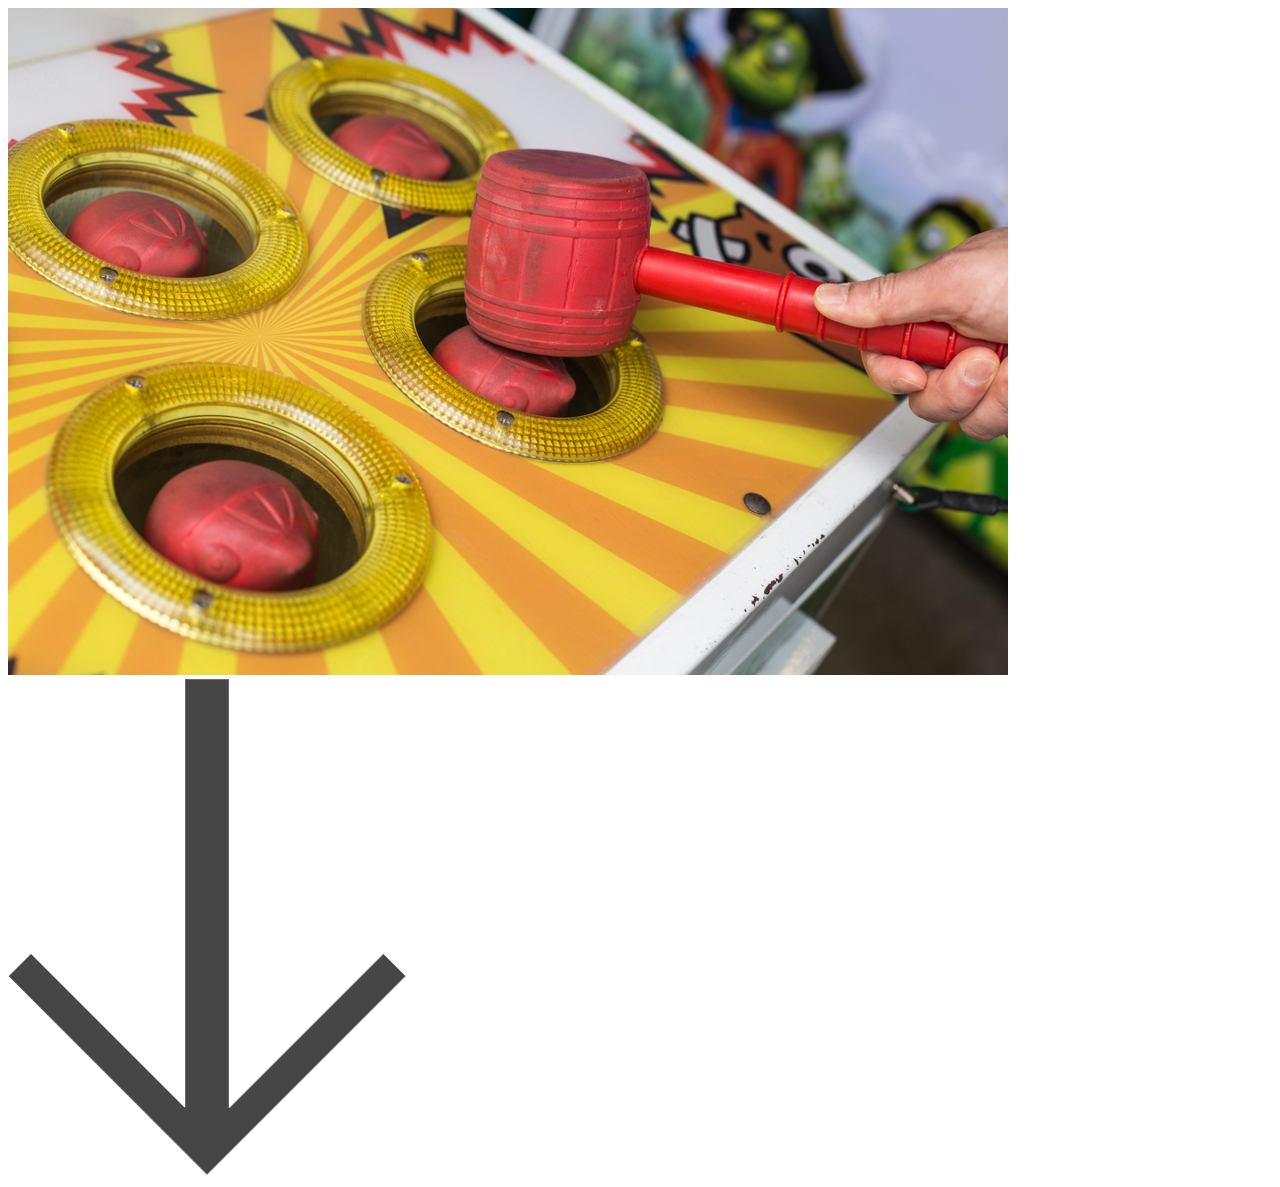
==== index.html @ a7ffc60d "Whac-A-Mole, game creation, index.html and rules of the game, first steps." ====
<!DOCTYPE html>
<html lang="pt-BR">
    <head>
        <meta charset="UTF-8">
        <meta name="viewport" content="width=device-width, initial-scale=1.0">
        <title>Whac-A-Mole</title>
    </head>
    <body>
        <section>
            <div class="banner">
                <img src="images/Whac-A-Mole.jpg" alt="Imagem do jogo físico">
            </div>
        </section>
        <footer>
            <div class="nextPage">
                <a href="regras.html" class="circulo">
                    <img src="images/arrow-down.png" alt="seta para baixo" class="arrow">
                </a>
            </div>
        </footer>
    </body>
</html>
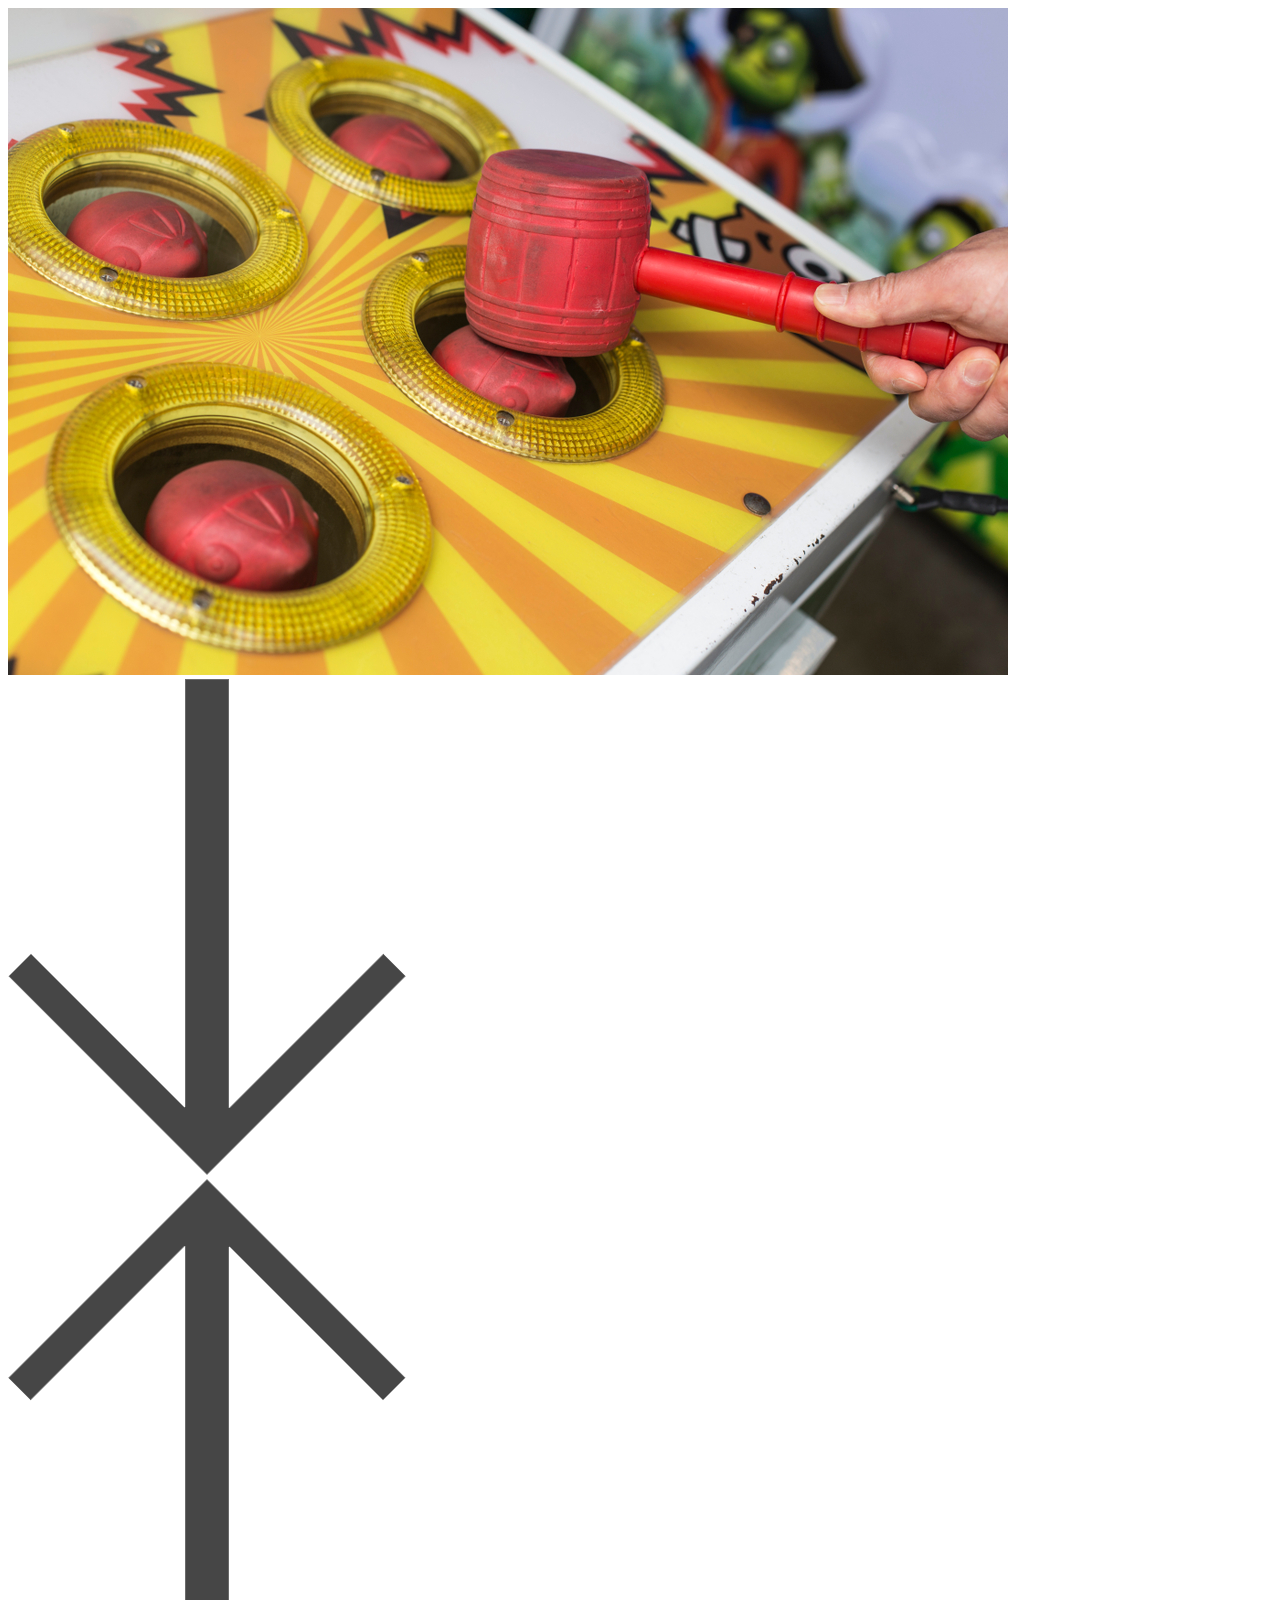
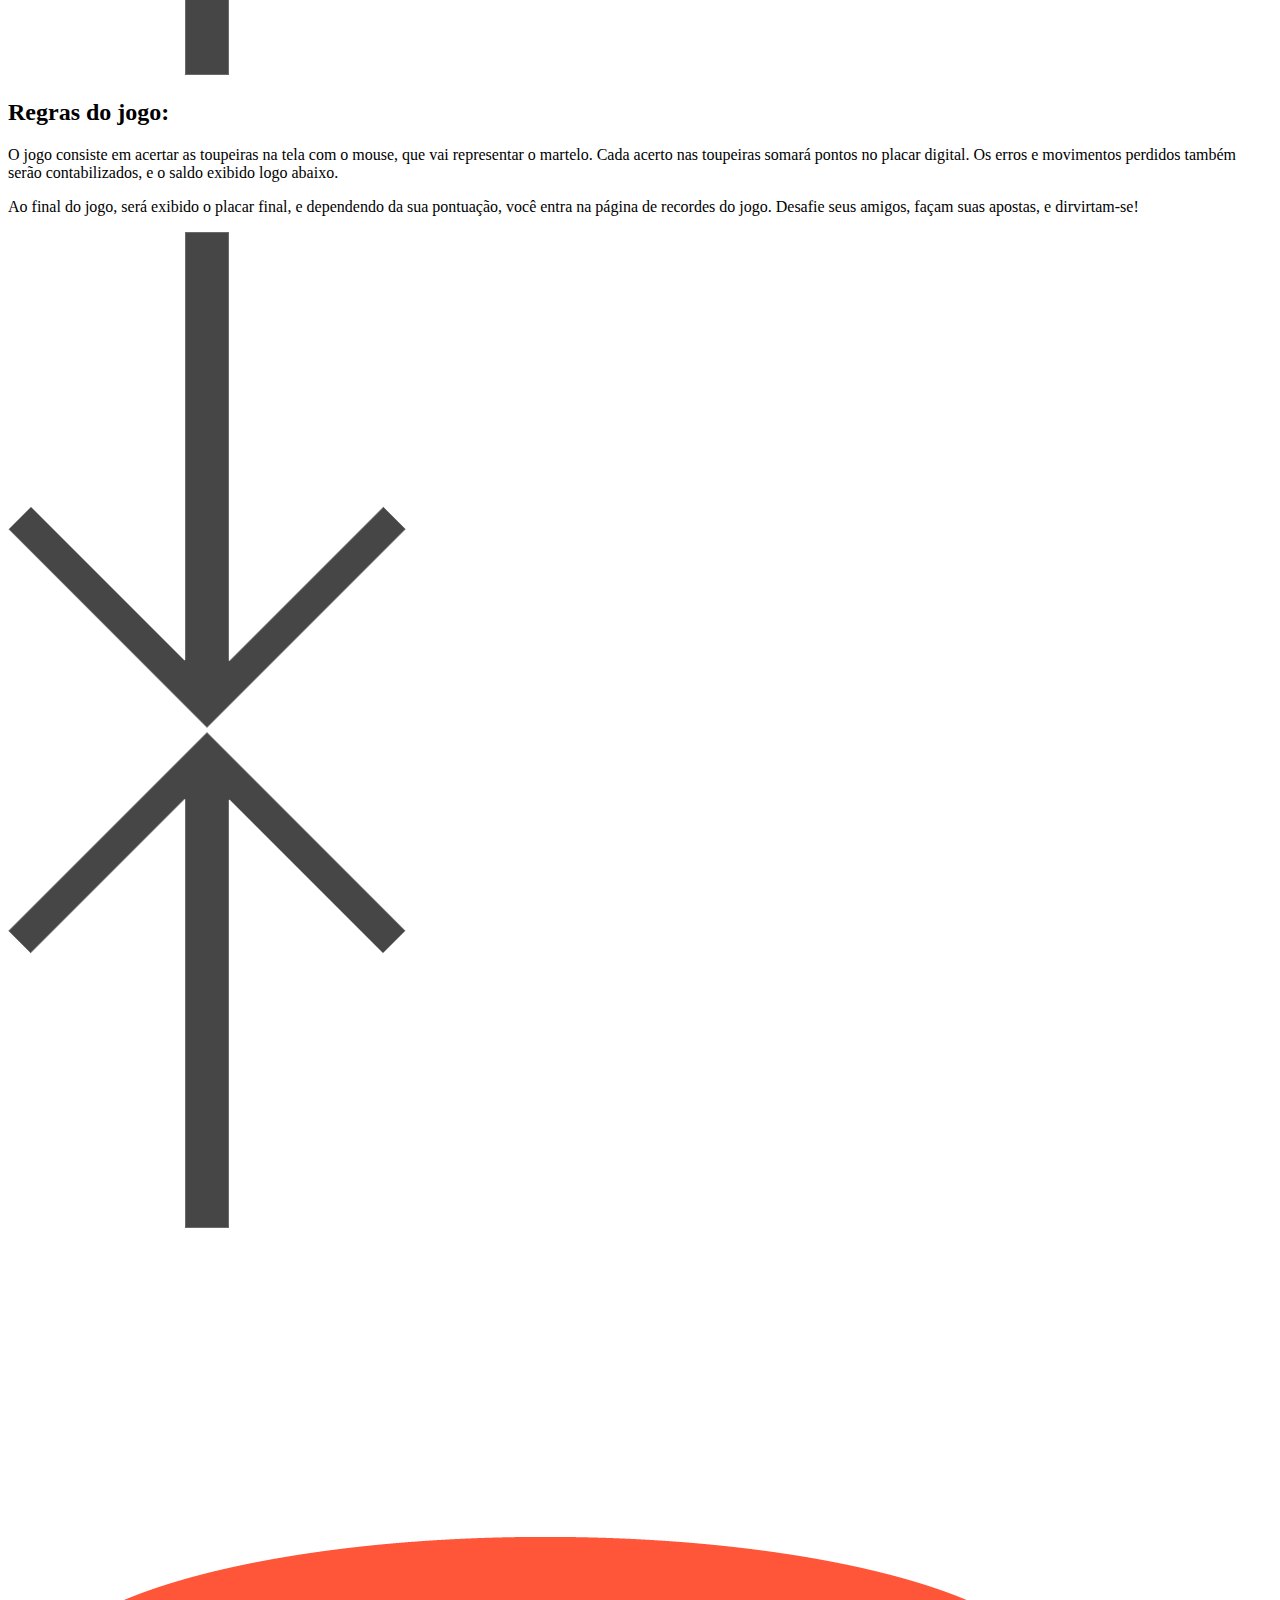
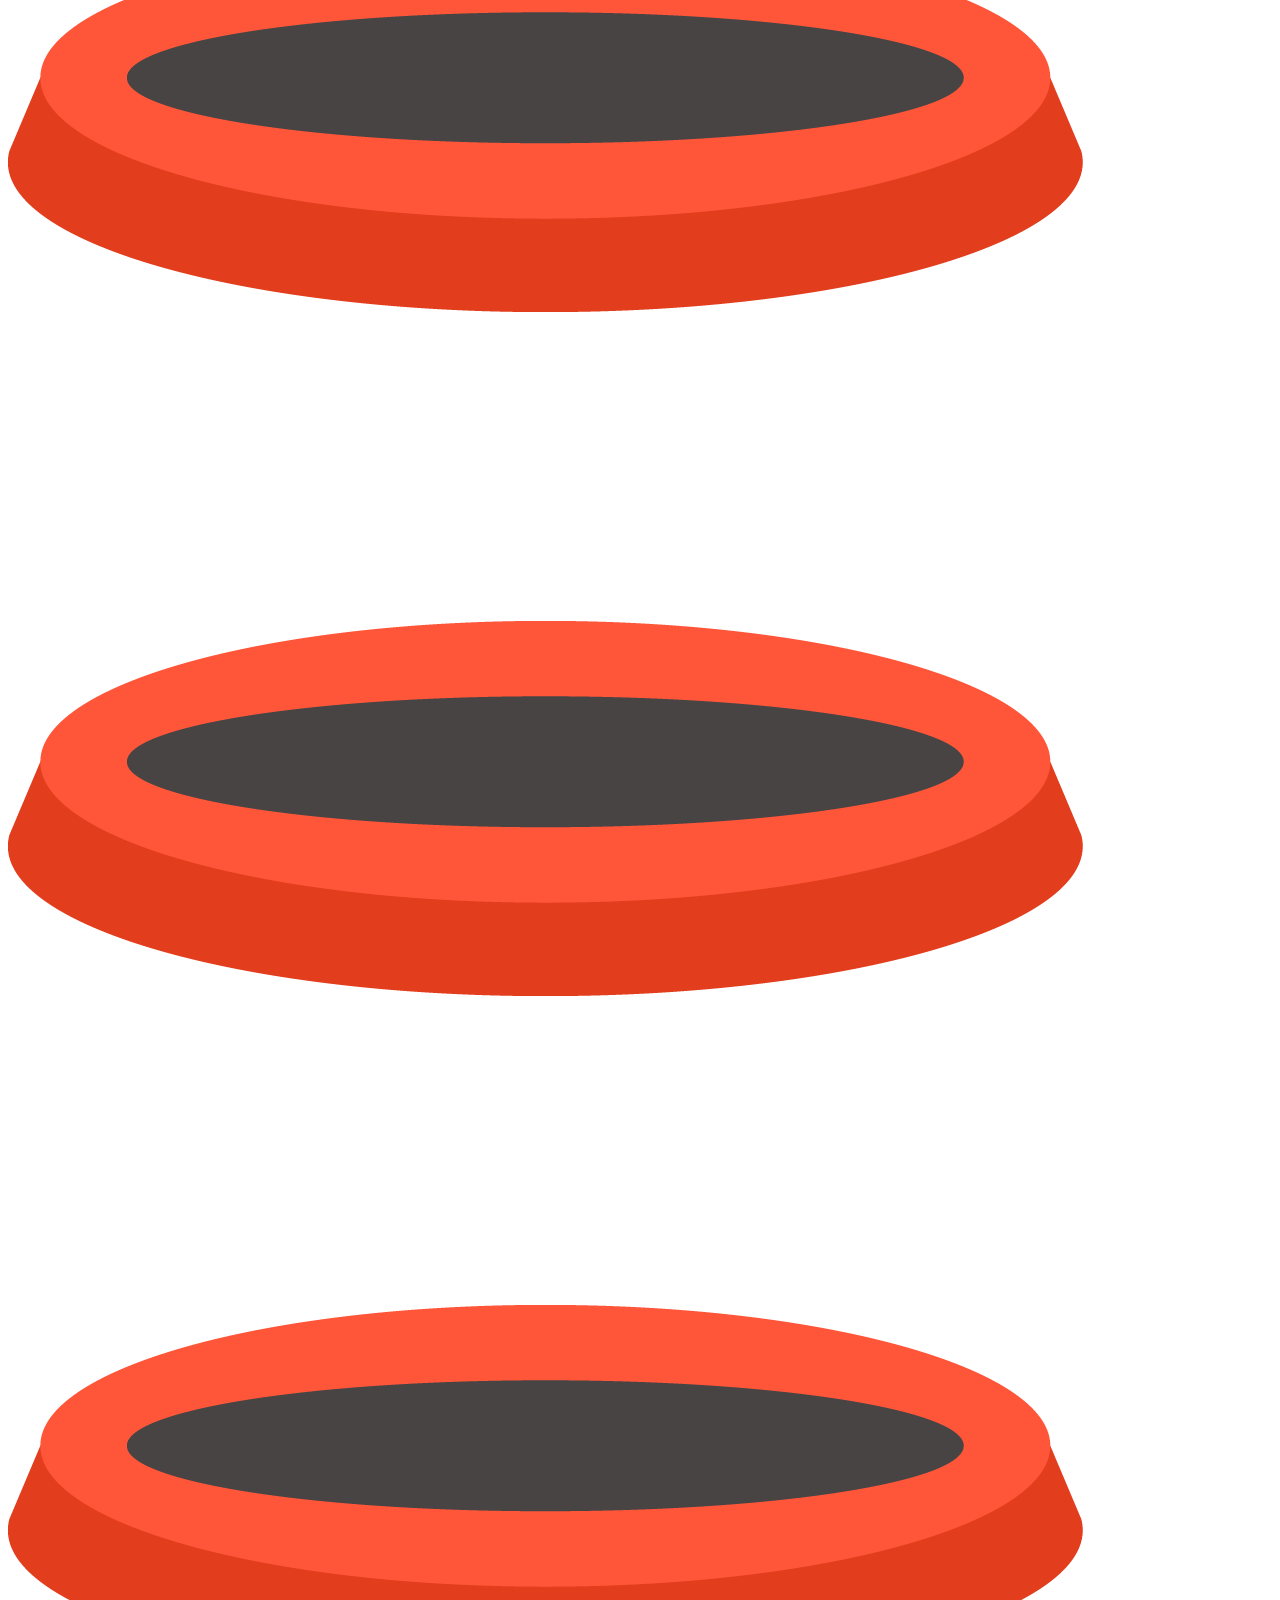
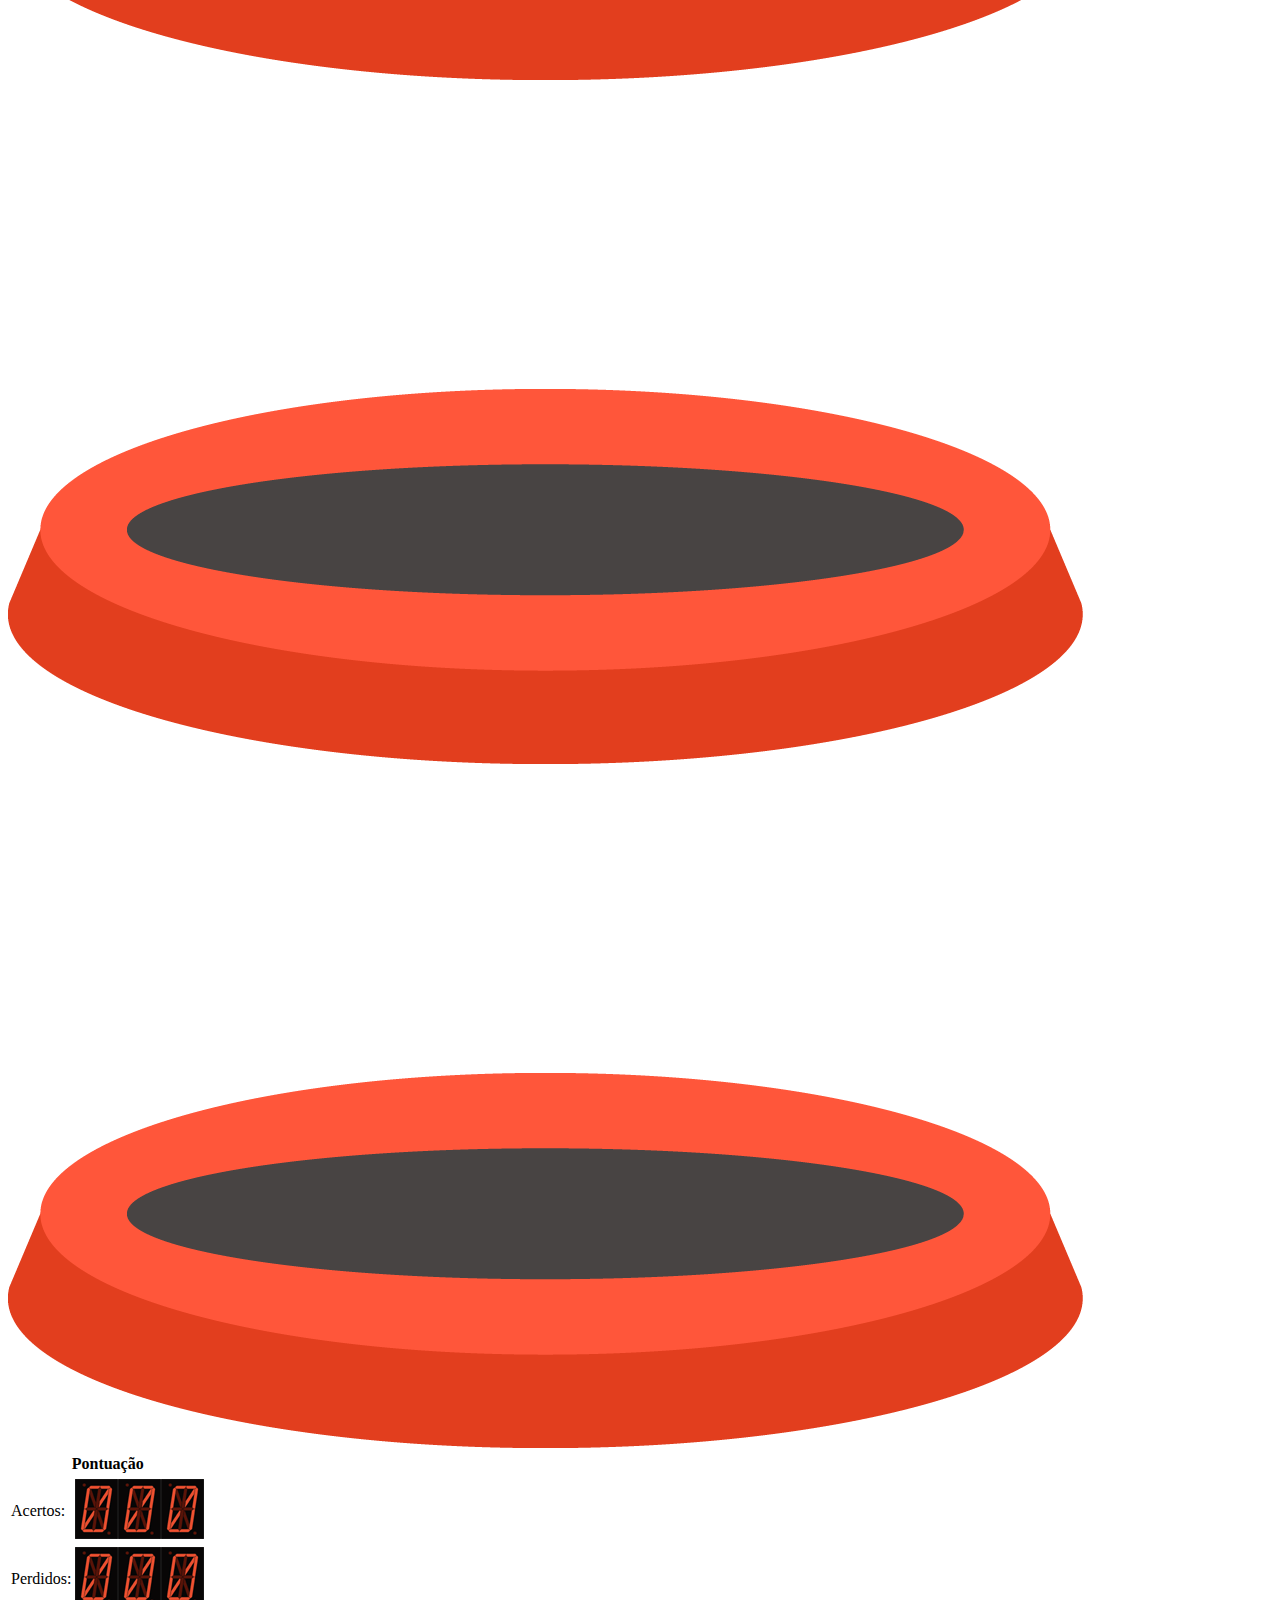
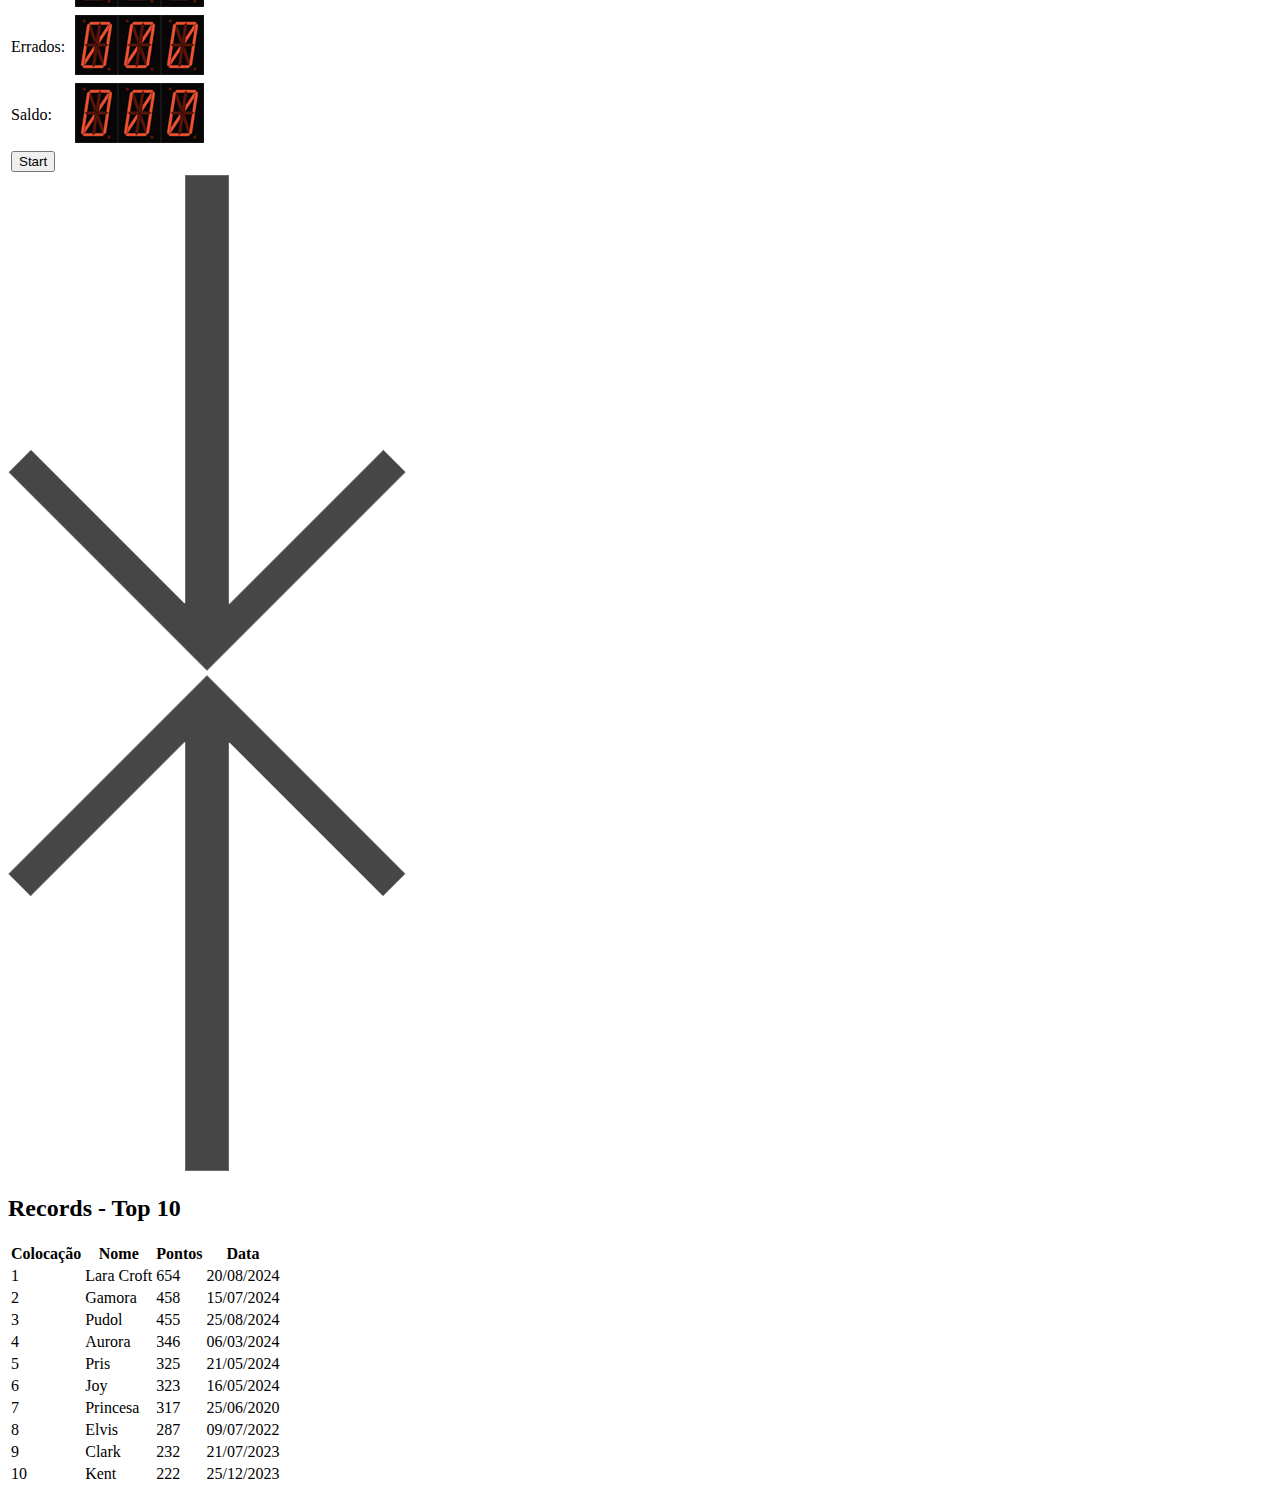
==== commit d298d349: "Adding the HTML to a single page." ====
--- a/index.html
+++ b/index.html
@@ -13,10 +13,151 @@
         </section>
         <footer>
             <div class="nextPage">
-                <a href="regras.html" class="circulo">
+                <a href="#header-regras" class="circulo">
                     <img src="images/arrow-down.png" alt="seta para baixo" class="arrow">
                 </a>
             </div>
         </footer>
+        <header id="header-regras">
+            <div class="previousPage">
+                <a href="index.html">
+                    <img src="images/arrow-up.png" alt="seta para cima" class="arrow">
+                </a>
+            </div>
+        </header>
+        <section class="regras">
+            <div class="contentBox">
+                <h2 class="heading">Regras do jogo:</h2>
+                <p class="text">
+                    O jogo consiste em acertar as toupeiras na tela com o mouse, que vai representar o martelo.
+                    Cada acerto nas toupeiras somará pontos no placar digital.
+                    Os erros e movimentos perdidos também serão contabilizados, e o saldo exibido logo abaixo.
+                </p>
+                <p class="text">
+                    Ao final do jogo, será exibido o placar final, e dependendo da sua pontuação, você entra na página de recordes do jogo.
+                    Desafie seus amigos, façam suas apostas, e dirvirtam-se!
+                </p>
+            </div>
+            <div class="imgBox"></div>
+        </section>
+        <footer>
+            <div class="nextPage">
+                <a href="#header-tabuleiro" class="circulo">
+                    <img src="images/arrow-down.png" alt="seta para baixo" class="arrow">
+                </a>
+            </div>
+        </footer>
+        <header id="header-tabuleiro">
+            <div class="previousPage">
+                <a href="#header-regras">
+                    <img src="images/arrow-up.png" alt="seta para cima" class="arrow">
+                </a>
+            </div>
+        </header>
+        <section>
+        <div>
+            <img src="images/hole.png" alt="buraco vazio" class="hole" id="buraco0">
+            <img src="images/hole.png" alt="buraco vazio" class="hole" id="buraco1">
+            <img src="images/hole.png" alt="buraco vazio" class="hole" id="buraco2">
+            <img src="images/hole.png" alt="buraco vazio" class="hole" id="buraco3">
+            <img src="images/hole.png" alt="buraco vazio" class="hole" id="buraco4">
+        </div>
+        <div class="pontos">
+            <table>
+                <thead>
+                    <tr><th colspan="2">Pontuação</th>
+                </thead>
+                <tbody>
+                    <tr></tr>
+                        <td>Acertos:</td>
+                        <td class="pontuacao" id="acertos">
+                            <img src="images/caractere_0.gif" alt="0"><img src="images/caractere_0.gif" alt="0"><img src="images/caractere_0.gif" alt="0">
+                        </td>
+                    </tr>
+                    <tr>
+                        <td>Perdidos:</td>
+                        <td class="pontuacao" id="perdidos">
+                            <img src="images/caractere_0.gif" alt="0"><img src="images/caractere_0.gif" alt="0"><img src="images/caractere_0.gif" alt="0">
+                        </td>
+                    </tr>
+                    <tr>
+                        <td>Errados:</td>
+                        <td class="pontuacao" id="errados">
+                            <img src="images/caractere_0.gif" alt="0"><img src="images/caractere_0.gif" alt="0"><img src="images/caractere_0.gif" alt="0">
+                        </td>
+                    </tr>
+                    <tr>
+                        <td>Saldo:</td>
+                        <td class="pontuacao" id="saldo">
+                            <img src="images/caractere_0.gif" alt="0"><img src="images/caractere_0.gif" alt="0"><img src="images/caractere_0.gif" alt="0">
+                        </td>
+                    </tr>
+                    <tr>
+                        <td colspan="2">
+                            <button id="start" class="btn btn-light">Start</button>
+                        </td>
+                    </tr>
+                </tbody>
+            </table>
+        </div>
+        </section>
+        <footer>
+            <div class="nextPage">
+                <a href="#header-recordes" class="circulo">
+                    <img src="images/arrow-down.png" alt="seta para baixo" class="arrow">
+                </a>
+            </div>
+        </footer>
+        <header id="header-recordes">
+            <div class="previousPage">
+                <a href="#header-tabuleiro">
+                    <img src="images/arrow-up.png" alt="seta para cima" class="arrow">
+                </a>
+            </div>
+        </header>
+        <section class="records">
+            <div class="contentBox">
+                <h2>Records - Top 10</h2>
+                <table>
+                    <thead>
+                        <tr>
+                            <th>Colocação</th><th>Nome</th><th>Pontos</th><th>Data</th>
+                        </tr>
+                    </thead>
+                    <tbody>
+                        <tr>
+                            <td>1</td><td>Lara Croft</td><td>654</td><td>20/08/2024</td>
+                        </tr>
+                        <tr>
+                            <td>2</td><td>Gamora</td><td>458</td><td>15/07/2024</td>
+                        </tr>
+                        <tr>
+                            <td>3</td><td>Pudol</td><td>455</td><td>25/08/2024</td>
+                        </tr>
+                        <tr>
+                            <td>4</td><td>Aurora</td><td>346</td><td>06/03/2024</td>
+                        </tr>
+                        <tr>
+                            <td>5</td><td>Pris</td><td>325</td><td>21/05/2024</td>
+                        </tr>
+                        <tr>
+                            <td>6</td><td>Joy</td><td>323</td><td>16/05/2024</td>
+                        </tr>
+                        <tr>
+                            <td>7</td><td>Princesa</td><td>317</td><td>25/06/2020</td>
+                        </tr>
+                        <tr>
+                            <td>8</td><td>Elvis</td><td>287</td><td>09/07/2022</td>
+                        </tr>
+                        <tr>
+                            <td>9</td><td>Clark</td><td>232</td><td>21/07/2023</td>
+                        </tr>
+                        <tr>
+                            <td>10</td><td>Kent</td><td>222</td><td>25/12/2023</td>
+                        </tr>
+                    </tbody>
+                </table>
+            </div>
+        </section>
     </body>
 </html>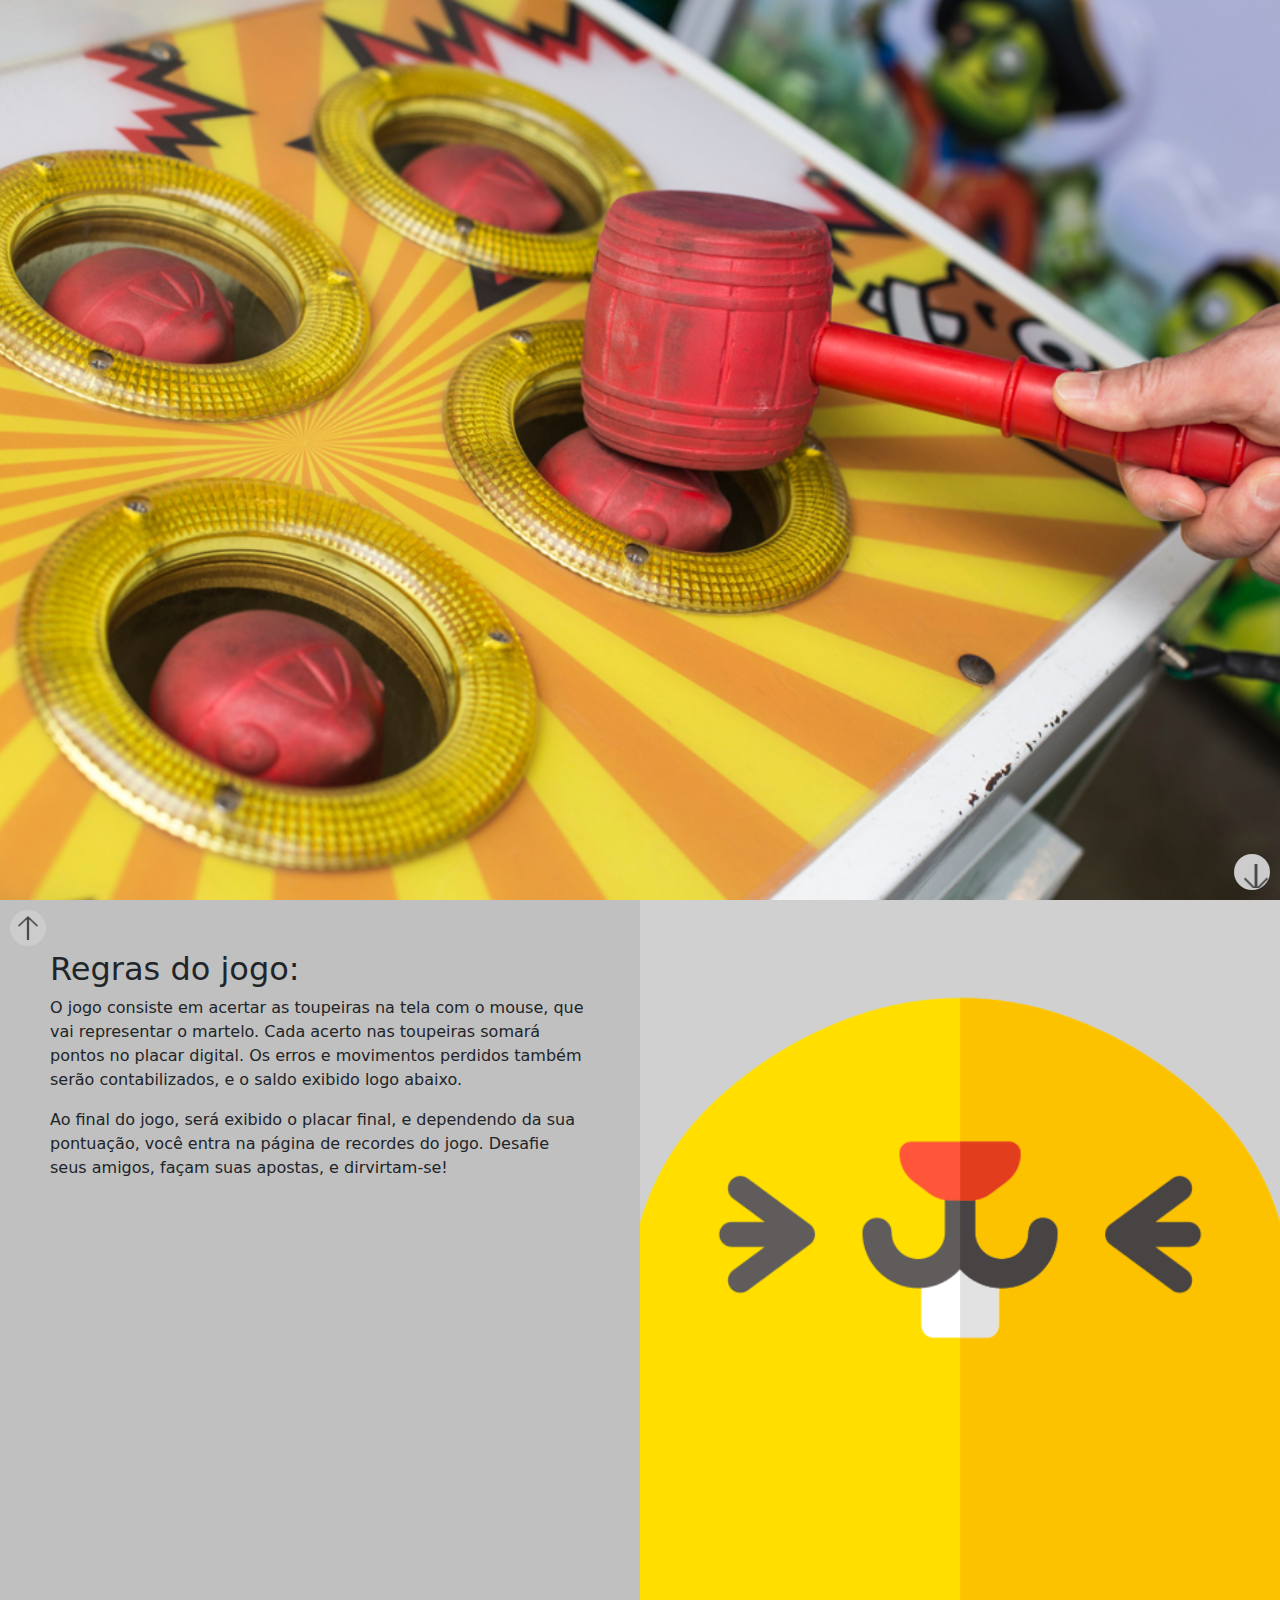
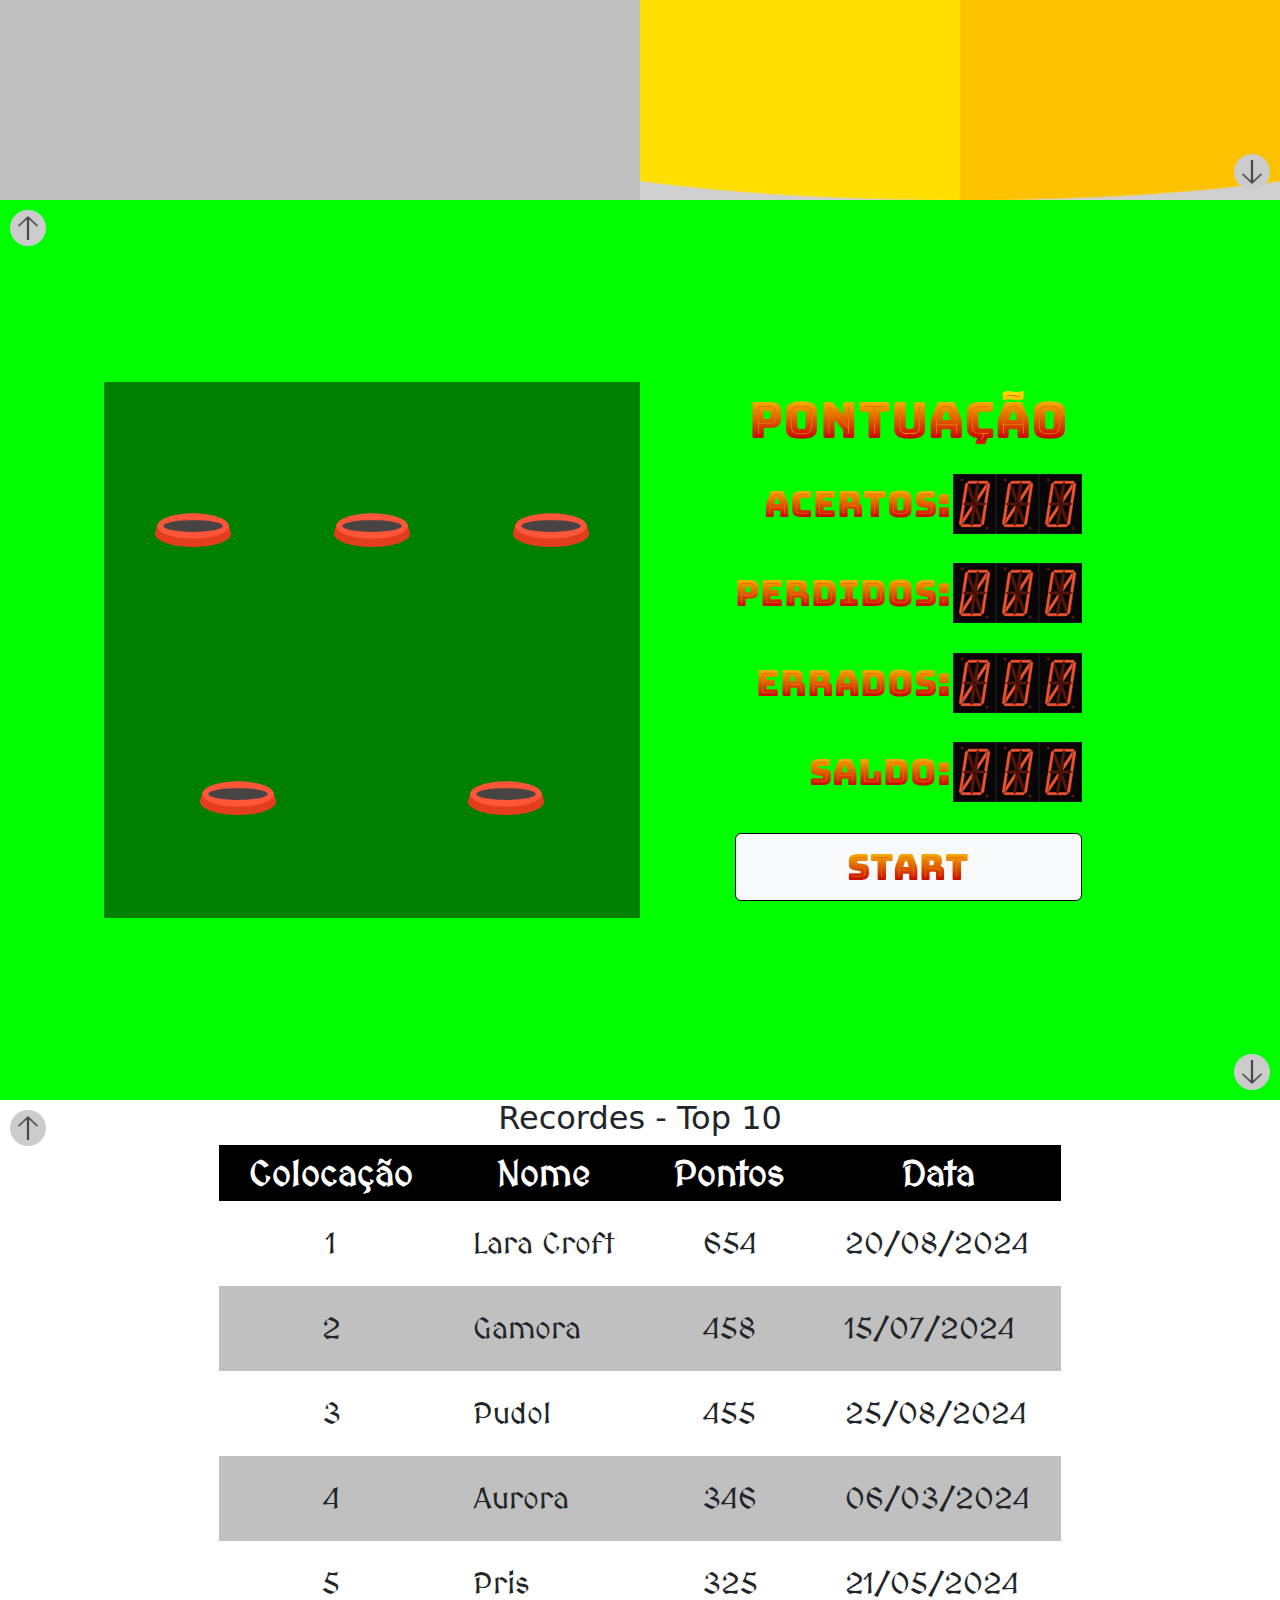
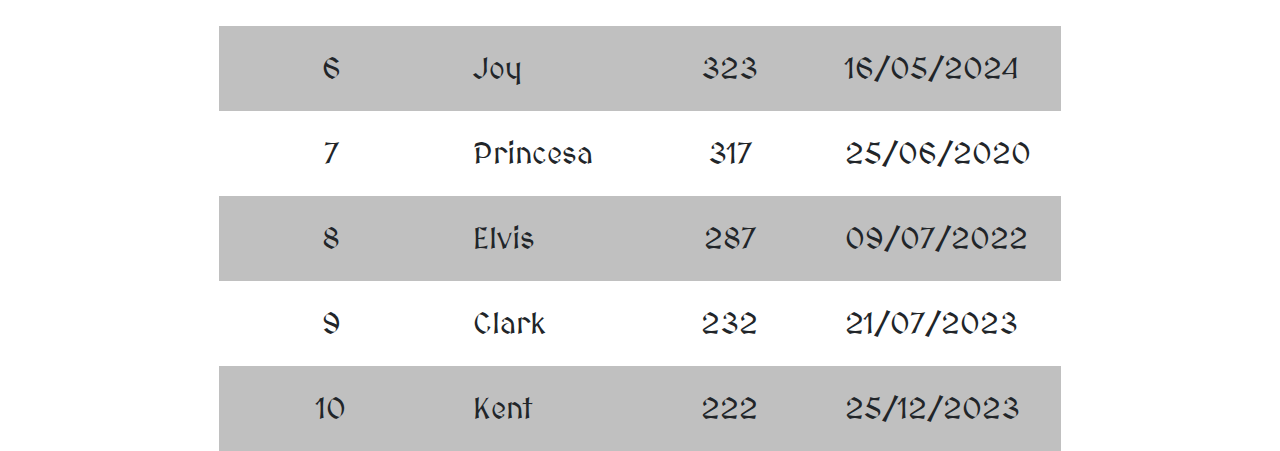
==== commit a992d7cb: "Keeping the code in a single page and adding css styles to the page." ====
--- a/index.html
+++ b/index.html
@@ -1,61 +1,58 @@
 <!DOCTYPE html>
 <html lang="pt-BR">
-    <head>
-        <meta charset="UTF-8">
-        <meta name="viewport" content="width=device-width, initial-scale=1.0">
-        <title>Whac-A-Mole</title>
-    </head>
-    <body>
-        <section>
-            <div class="banner">
-                <img src="images/Whac-A-Mole.jpg" alt="Imagem do jogo físico">
-            </div>
-        </section>
-        <footer>
-            <div class="nextPage">
-                <a href="#header-regras" class="circulo">
-                    <img src="images/arrow-down.png" alt="seta para baixo" class="arrow">
-                </a>
-            </div>
-        </footer>
-        <header id="header-regras">
-            <div class="previousPage">
-                <a href="index.html">
-                    <img src="images/arrow-up.png" alt="seta para cima" class="arrow">
-                </a>
-            </div>
-        </header>
-        <section class="regras">
-            <div class="contentBox">
-                <h2 class="heading">Regras do jogo:</h2>
-                <p class="text">
-                    O jogo consiste em acertar as toupeiras na tela com o mouse, que vai representar o martelo.
-                    Cada acerto nas toupeiras somará pontos no placar digital.
-                    Os erros e movimentos perdidos também serão contabilizados, e o saldo exibido logo abaixo.
-                </p>
-                <p class="text">
-                    Ao final do jogo, será exibido o placar final, e dependendo da sua pontuação, você entra na página de recordes do jogo.
-                    Desafie seus amigos, façam suas apostas, e dirvirtam-se!
-                </p>
-            </div>
-            <div class="imgBox"></div>
-        </section>
-        <footer>
-            <div class="nextPage">
-                <a href="#header-tabuleiro" class="circulo">
-                    <img src="images/arrow-down.png" alt="seta para baixo" class="arrow">
-                </a>
-            </div>
-        </footer>
-        <header id="header-tabuleiro">
-            <div class="previousPage">
-                <a href="#header-regras">
-                    <img src="images/arrow-up.png" alt="seta para cima" class="arrow">
-                </a>
-            </div>
-        </header>
-        <section>
-        <div>
+<head>
+    <meta charset="UTF-8">
+    <meta name="viewport" content="width=device-width, initial-scale=1.0">
+    <link rel="stylesheet" href="css/style.css">
+    <link rel="preconnect" href="https://fonts.googleapis.com">
+    <link rel="preconnect" href="https://fonts.gstatic.com" crossorigin>
+    <link href="https://fonts.googleapis.com/css2?family=Bungee+Spice&family=MedievalSharp&family=Raleway+Dots&display=swap" rel="stylesheet">
+    <link rel="stylesheet" href="https://cdn.jsdelivr.net/npm/bootstrap@5.3.3/dist/css/bootstrap.min.css">
+    <title>Whac-A-Mole</title>
+</head>
+<body>
+    <header class="header" id="header">
+        <img src="images/Whac-A-Mole.jpg" alt="Imagem do jogo físico">
+        <div class="nextPage">
+            <a href="#regras" class="circulo">
+                <img src="images/arrow-down.png" alt="seta para baixo" class="arrow">
+            </a>
+        </div>
+    </header>
+
+    <section class="regras" id="regras">
+        <div class="previousPage">
+            <a href="#header" class="circulo">
+                <img src="images/arrow-up.png" alt="seta para cima" class="arrow">
+            </a>
+        </div>
+        <div class="contentBox">
+            <h2 class="heading">Regras do jogo:</h2>
+            <p class="text">
+                O jogo consiste em acertar as toupeiras na tela com o mouse, que vai representar o martelo.
+                Cada acerto nas toupeiras somará pontos no placar digital.
+                Os erros e movimentos perdidos também serão contabilizados, e o saldo exibido logo abaixo.
+            </p>
+            <p class="text">
+                Ao final do jogo, será exibido o placar final, e dependendo da sua pontuação, você entra na página de
+                recordes do jogo.
+                Desafie seus amigos, façam suas apostas, e dirvirtam-se!
+            </p>
+        </div>
+        <div class="imgBox"></div>
+        <div class="nextPage">
+            <a href="#tabuleiro" class="circulo">
+                <img src="images/arrow-down.png" alt="seta para baixo" class="arrow">
+            </a>
+        </div>
+    </section>
+    <section class="tabuleiro" id="tabuleiro">
+        <div class="previousPage">
+            <a href="#regras" class="circulo">
+                <img src="images/arrow-up.png" alt="seta para cima" class="arrow">
+            </a>
+        </div>
+        <div class="gramado" id="idGramado">
             <img src="images/hole.png" alt="buraco vazio" class="hole" id="buraco0">
             <img src="images/hole.png" alt="buraco vazio" class="hole" id="buraco1">
             <img src="images/hole.png" alt="buraco vazio" class="hole" id="buraco2">
@@ -65,31 +62,37 @@
         <div class="pontos">
             <table>
                 <thead>
-                    <tr><th colspan="2">Pontuação</th>
+                    <tr>
+                        <th colspan="2">Pontuação</th>
+                    </tr>
                 </thead>
                 <tbody>
                     <tr></tr>
-                        <td>Acertos:</td>
-                        <td class="pontuacao" id="acertos">
-                            <img src="images/caractere_0.gif" alt="0"><img src="images/caractere_0.gif" alt="0"><img src="images/caractere_0.gif" alt="0">
-                        </td>
+                    <td>Acertos:</td>
+                    <td class="pontuacao" id="acertos">
+                        <img src="images/caractere_0.gif" alt="0"><img src="images/caractere_0.gif" alt="0"><img
+                            src="images/caractere_0.gif" alt="0">
+                    </td>
                     </tr>
                     <tr>
                         <td>Perdidos:</td>
                         <td class="pontuacao" id="perdidos">
-                            <img src="images/caractere_0.gif" alt="0"><img src="images/caractere_0.gif" alt="0"><img src="images/caractere_0.gif" alt="0">
+                            <img src="images/caractere_0.gif" alt="0"><img src="images/caractere_0.gif" alt="0"><img
+                                src="images/caractere_0.gif" alt="0">
                         </td>
                     </tr>
                     <tr>
                         <td>Errados:</td>
                         <td class="pontuacao" id="errados">
-                            <img src="images/caractere_0.gif" alt="0"><img src="images/caractere_0.gif" alt="0"><img src="images/caractere_0.gif" alt="0">
+                            <img src="images/caractere_0.gif" alt="0"><img src="images/caractere_0.gif" alt="0"><img
+                                src="images/caractere_0.gif" alt="0">
                         </td>
                     </tr>
                     <tr>
                         <td>Saldo:</td>
                         <td class="pontuacao" id="saldo">
-                            <img src="images/caractere_0.gif" alt="0"><img src="images/caractere_0.gif" alt="0"><img src="images/caractere_0.gif" alt="0">
+                            <img src="images/caractere_0.gif" alt="0"><img src="images/caractere_0.gif" alt="0"><img
+                                src="images/caractere_0.gif" alt="0">
                         </td>
                     </tr>
                     <tr>
@@ -100,64 +103,93 @@
                 </tbody>
             </table>
         </div>
-        </section>
-        <footer>
-            <div class="nextPage">
-                <a href="#header-recordes" class="circulo">
-                    <img src="images/arrow-down.png" alt="seta para baixo" class="arrow">
-                </a>
-            </div>
-        </footer>
-        <header id="header-recordes">
-            <div class="previousPage">
-                <a href="#header-tabuleiro">
-                    <img src="images/arrow-up.png" alt="seta para cima" class="arrow">
-                </a>
-            </div>
-        </header>
-        <section class="records">
-            <div class="contentBox">
-                <h2>Records - Top 10</h2>
-                <table>
-                    <thead>
-                        <tr>
-                            <th>Colocação</th><th>Nome</th><th>Pontos</th><th>Data</th>
-                        </tr>
-                    </thead>
-                    <tbody>
-                        <tr>
-                            <td>1</td><td>Lara Croft</td><td>654</td><td>20/08/2024</td>
-                        </tr>
-                        <tr>
-                            <td>2</td><td>Gamora</td><td>458</td><td>15/07/2024</td>
-                        </tr>
-                        <tr>
-                            <td>3</td><td>Pudol</td><td>455</td><td>25/08/2024</td>
-                        </tr>
-                        <tr>
-                            <td>4</td><td>Aurora</td><td>346</td><td>06/03/2024</td>
-                        </tr>
-                        <tr>
-                            <td>5</td><td>Pris</td><td>325</td><td>21/05/2024</td>
-                        </tr>
-                        <tr>
-                            <td>6</td><td>Joy</td><td>323</td><td>16/05/2024</td>
-                        </tr>
-                        <tr>
-                            <td>7</td><td>Princesa</td><td>317</td><td>25/06/2020</td>
-                        </tr>
-                        <tr>
-                            <td>8</td><td>Elvis</td><td>287</td><td>09/07/2022</td>
-                        </tr>
-                        <tr>
-                            <td>9</td><td>Clark</td><td>232</td><td>21/07/2023</td>
-                        </tr>
-                        <tr>
-                            <td>10</td><td>Kent</td><td>222</td><td>25/12/2023</td>
-                        </tr>
-                    </tbody>
-                </table>
-            </div>
-        </section>
-    </body>
+        <div class="nextPage">
+            <a href="#recordes" class="circulo">
+                <img src="images/arrow-down.png" alt="seta para baixo" class="arrow">
+            </a>
+        </div>
+    </section>
+    <section class="recordes" id="recordes">
+        <div class="previousPage">
+            <a href="#tabuleiro" class="circulo">
+                <img src="images/arrow-up.png" alt="seta para cima" class="arrow">
+            </a>
+        </div>
+        <div class="contentBox">
+            <h2 class="heading">Recordes - Top 10</h2>
+            <table>
+                <thead>
+                    <tr>
+                        <th>Colocação</th>
+                        <th>Nome</th>
+                        <th>Pontos</th>
+                        <th>Data</th>
+                    </tr>
+                </thead>
+                <tbody>
+                    <tr>
+                        <td>1</td>
+                        <td>Lara Croft</td>
+                        <td>654</td>
+                        <td>20/08/2024</td>
+                    </tr>
+                    <tr>
+                        <td>2</td>
+                        <td>Gamora</td>
+                        <td>458</td>
+                        <td>15/07/2024</td>
+                    </tr>
+                    <tr>
+                        <td>3</td>
+                        <td>Pudol</td>
+                        <td>455</td>
+                        <td>25/08/2024</td>
+                    </tr>
+                    <tr>
+                        <td>4</td>
+                        <td>Aurora</td>
+                        <td>346</td>
+                        <td>06/03/2024</td>
+                    </tr>
+                    <tr>
+                        <td>5</td>
+                        <td>Pris</td>
+                        <td>325</td>
+                        <td>21/05/2024</td>
+                    </tr>
+                    <tr>
+                        <td>6</td>
+                        <td>Joy</td>
+                        <td>323</td>
+                        <td>16/05/2024</td>
+                    </tr>
+                    <tr>
+                        <td>7</td>
+                        <td>Princesa</td>
+                        <td>317</td>
+                        <td>25/06/2020</td>
+                    </tr>
+                    <tr>
+                        <td>8</td>
+                        <td>Elvis</td>
+                        <td>287</td>
+                        <td>09/07/2022</td>
+                    </tr>
+                    <tr>
+                        <td>9</td>
+                        <td>Clark</td>
+                        <td>232</td>
+                        <td>21/07/2023</td>
+                    </tr>
+                    <tr>
+                        <td>10</td>
+                        <td>Kent</td>
+                        <td>222</td>
+                        <td>25/12/2023</td>
+                    </tr>
+                </tbody>
+            </table>
+        </div>
+    </section>
+</body>
 </html>--- a/css/style.css
+++ b/css/style.css
@@ -0,0 +1,256 @@
+body {
+    margin: 0px;
+}
+
+.header {
+    height: 100vh;
+    padding: 0;
+}
+
+.header img {
+    position: absolute;
+    top: 0;
+    left: 0;
+    width: 100%;
+    height: 100%;
+    object-fit: cover;
+}
+
+.nextPage {
+    position: absolute;
+    bottom: 10px;
+    right: 10px;
+    width: 36px;
+    height: 36px;
+    cursor: pointer;
+    display: flex;
+    align-items: center;
+    justify-content: center;
+    z-index: 3;
+}
+
+.previousPage {
+    position: absolute;
+    top: 10px;
+    left: 10px;
+    width: 36px;
+    height: 36px;
+    cursor: pointer;
+    display: flex;
+    align-items: center;
+    justify-content: center;
+    z-index: 3;
+}
+
+.circulo {
+    background-color: #CCCCCC;
+    border-radius: 50%;
+    width: 36px;
+    height: 36px;
+    display: flex;
+    align-items: center;
+    justify-content: center;
+}
+
+.arrow {
+    margin: 10px;
+    width: 24px !important;
+    height: 24px !important;
+    z-index: 4;
+}
+
+.regras {
+    position: relative;
+    width: 100%;
+    height: 100vh;
+    display: flex;
+    background-color: #D0D0D0;
+}
+
+.regras .contentBox, 
+.regras .imgBox {
+    width: 100%;
+    padding: 50px;
+    min-height: 400px;
+    text-align: left;
+    background-color: #C0C0C0;
+}
+
+.regras .imgBox {
+    background: url(../images/Mole.png);
+    height: 100vh;
+    background-size: cover;
+    background-position: center;
+    background-repeat: no-repeat;
+    display: flex;
+    justify-content: center;
+    align-items: center;
+}
+
+.tabuleiro {
+    position: relative;
+    width: 100%;
+    height: 100vh;
+    display: flex;
+    align-items: center;
+    justify-content: center;
+    background-color: #00FF00;
+}
+
+.gramado {
+    width: 536px;
+    height: 536px;
+    background-color: #008000;
+    display: flex;
+    align-items: center;
+    justify-content: space-around;
+    text-align: center;
+    flex-wrap: wrap;
+    cursor: url(../images/hammer.png), crosshair;
+    padding: 0px;
+    box-sizing: border-box;
+    z-index: 2;
+}
+
+.gramado img {
+    padding: 25px 50px 25px 50px;
+    box-sizing: content-box;
+    width: 76px;
+    height: 61px;
+}
+
+.pontos {
+    width: 536px;
+    height: 536px;
+    display: flex;
+    justify-content: center;
+    background: linear-gradient(45 deg, #80FF80 25%, transparent 75%, #80FF80 75%, #80FF80), linear-gradient(45deg, #ccc 25%, transparent 25%, transparent 75%, #ccc 75%, #ccc);
+    background-size: 20px 20px;
+}
+
+.pontos th {
+    font-size: 50px;
+    font-family: 'Bungee Spice', sans-serif;
+    text-align: center;
+}
+
+.pontos td:first-child {
+    text-align: right;
+    font-size: 36px;
+    font-family: 'Bungee Spice', sans-serif;
+}
+
+.pontuacao {
+    font-family: 'Raleway Dots', sans-serif;
+}
+
+#start {
+    width: 100%;
+    font-size: 36px;
+    border: 1px solid #000000;
+}
+
+.recordes {
+    position: relative;
+    width: 100%;
+    height: 100vh;
+    display: flex;
+    align-items: center;
+    justify-content: center;
+}
+
+.recordes h2 {
+    padding-top: 50px;
+    text-align: center;
+    align-items: center;
+    justify-content: center;
+}
+
+.recordes table {
+    margin: 0px;
+    padding: 0px;
+    border: 0px;
+    border-collapse: collapse;
+    font-family: 'MedievalSharp', cursive;
+}
+
+.recordes tr th {
+    background-color: #000000;
+    color: #FFFFFF;
+    text-align: center;
+    padding-left: 30px;
+    padding-right: 30px;
+}
+
+.recordes tr {
+    font-size: 36px;
+}
+
+.recordes td {
+    padding-left: 30px;
+    padding-right: 30px;
+    font-size: 30px;
+}
+
+.recordes tr:nth-child(even) {
+    background-color: #C0C0C0;
+}
+
+.recordes tr td:first-child, td:nth-child(3) {
+    text-align: center;
+    padding: 20px;
+}
+
+@media(max-width: 991px) {
+    .regras {
+        flex-direction: column;
+    }
+
+    .regras .imgBox {
+        background-size: contain;
+    }
+
+    .tabuleiro {
+        flex-direction: column-reverse;
+    }
+
+    .pontos th {
+        font-size: 30px;
+    }
+
+    .pontos td:first-child {
+        font-size: 20px;
+    }
+
+    .gramado {
+        width: 400px;
+        height: 400px;
+    }
+
+    .pontos {
+        width: 400px;
+        height: 400px;
+    }
+
+    .gramado img {
+        padding: 10px 30px 10px 30px;
+    }
+
+    .recordes tr th {
+        padding-left: 10px;
+        padding-right: 10px;
+        color: #FFFFFF;
+        background-color: #000000;
+        text-align: center;
+    }
+
+    .recordes tr {
+        font-size: 18px;
+    }
+
+    .recordes td {
+        padding-left: 10px;
+        padding-right: 10px;
+        font-size: 15px;
+    }
+}
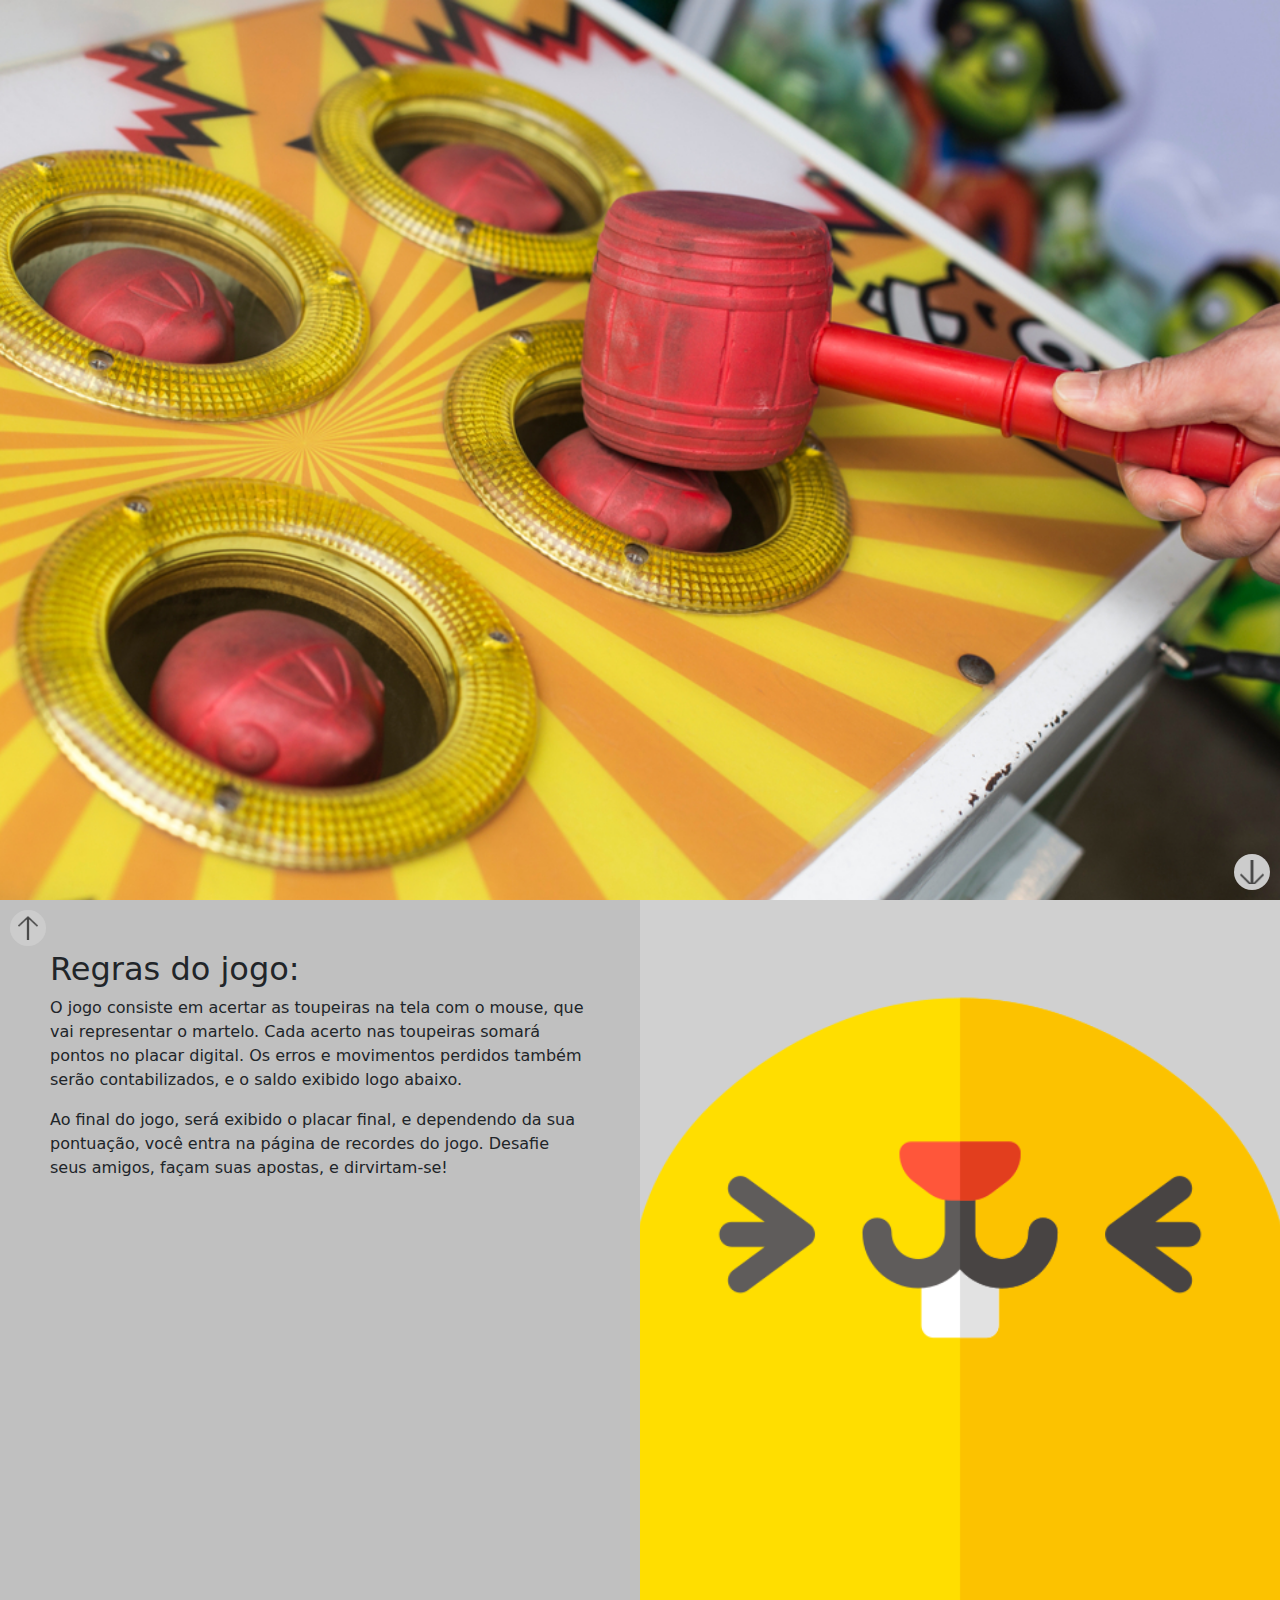
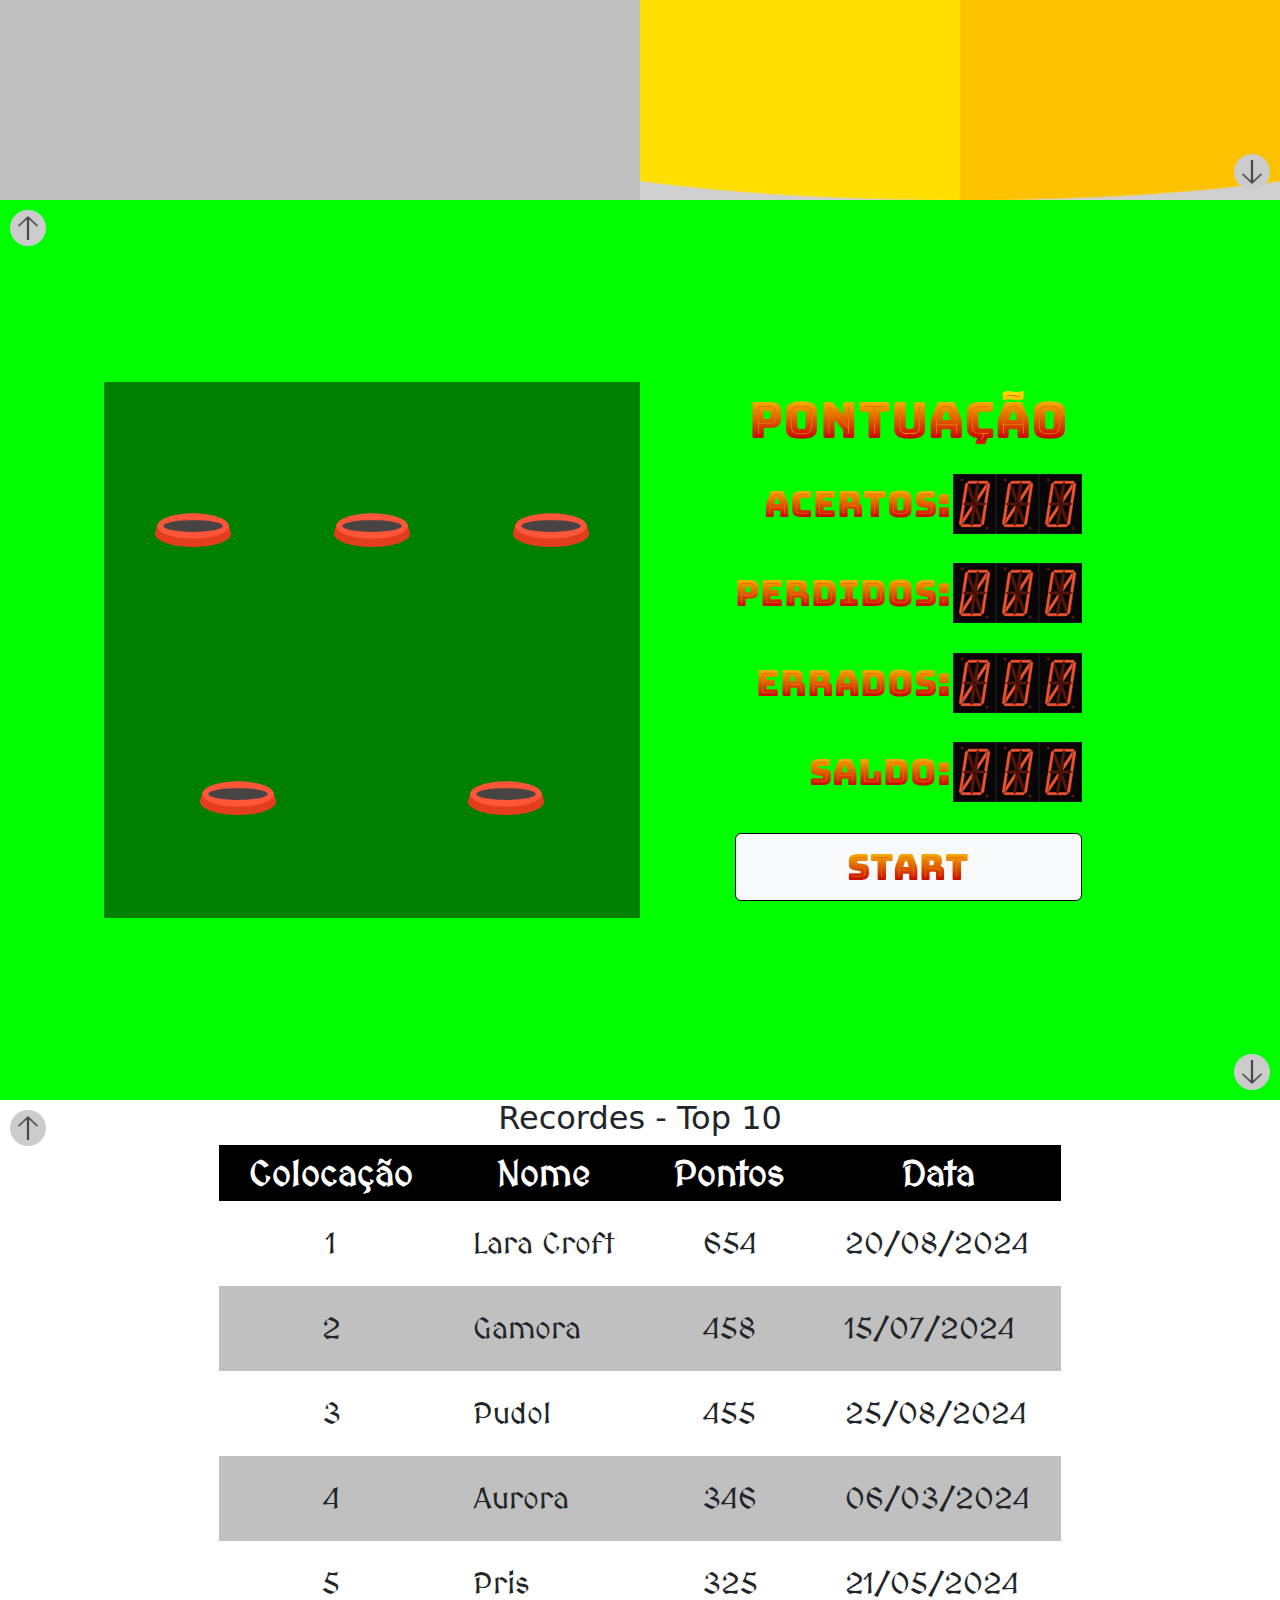
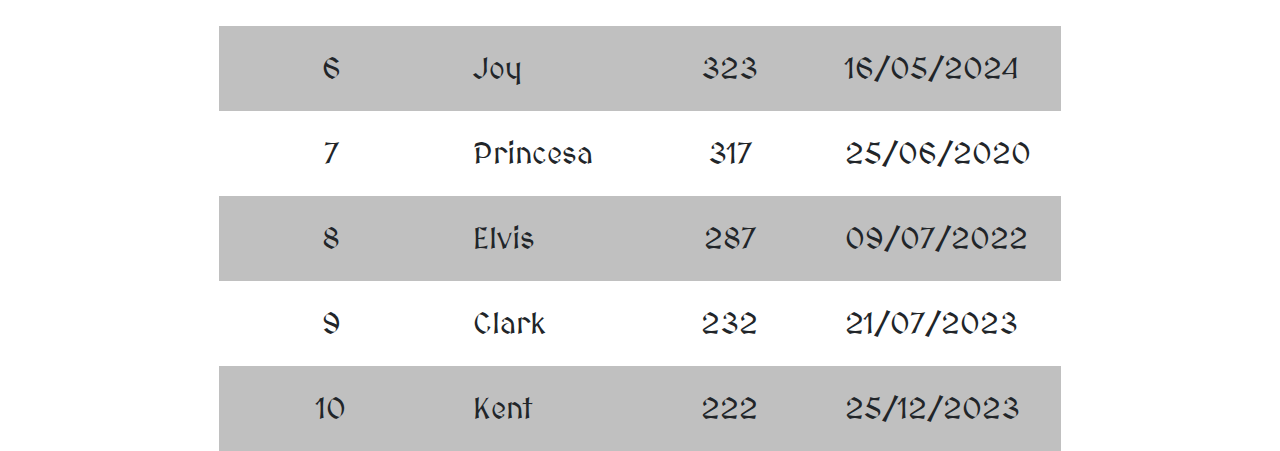
==== commit 2a99916e: "Adding JS to make the game interactive" ====
--- a/index.html
+++ b/index.html
@@ -8,6 +8,7 @@
     <link rel="preconnect" href="https://fonts.gstatic.com" crossorigin>
     <link href="https://fonts.googleapis.com/css2?family=Bungee+Spice&family=MedievalSharp&family=Raleway+Dots&display=swap" rel="stylesheet">
     <link rel="stylesheet" href="https://cdn.jsdelivr.net/npm/bootstrap@5.3.3/dist/css/bootstrap.min.css">
+    <script src="javascript/jogo.js"></script>
     <title>Whac-A-Mole</title>
 </head>
 <body>
--- a/css/style.css
+++ b/css/style.css
@@ -9,8 +9,6 @@
 
 .header img {
     position: absolute;
-    top: 0;
-    left: 0;
     width: 100%;
     height: 100%;
     object-fit: cover;
